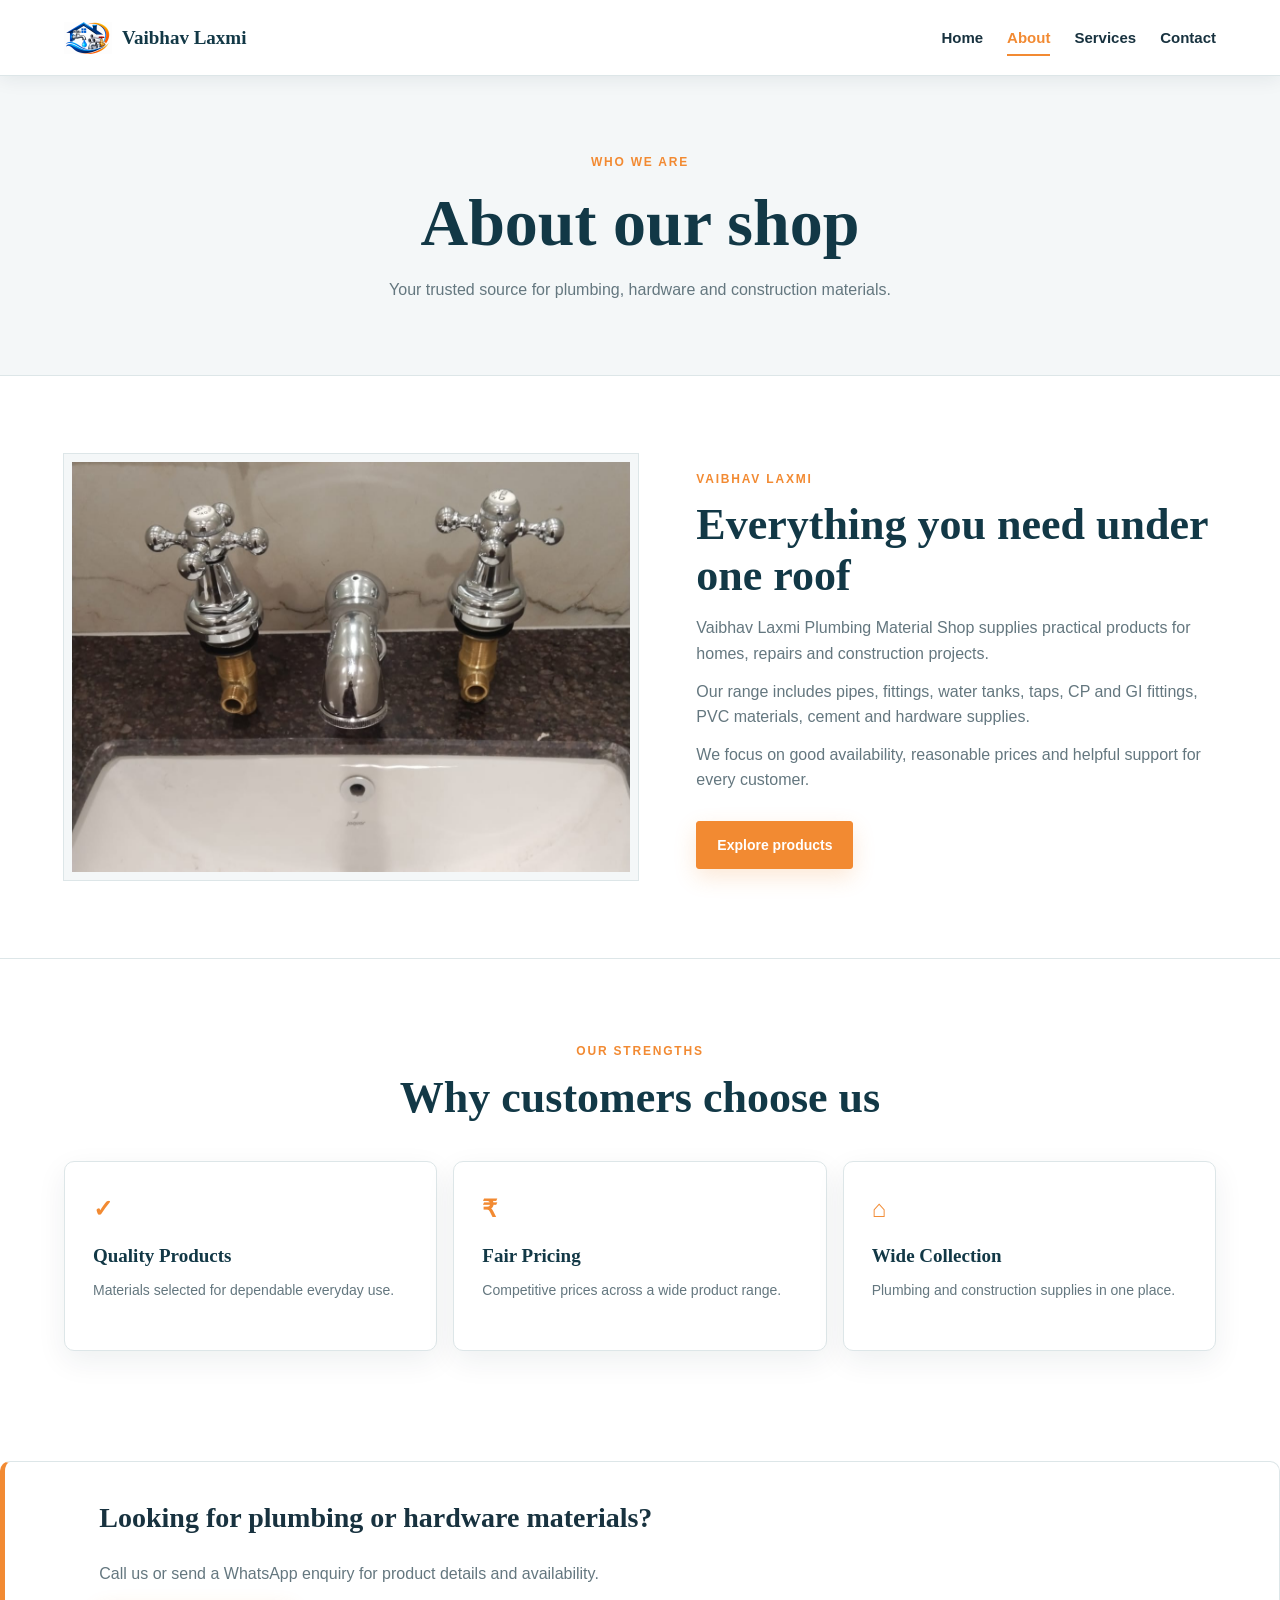
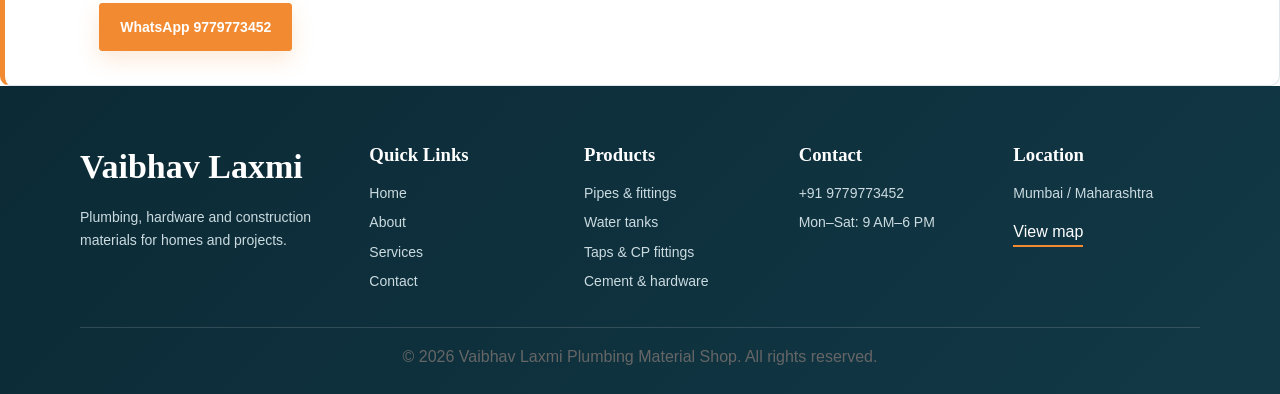
==== about.html @ b77ed748 "website updated" ====
<!DOCTYPE html>
<html lang="en">
<head>
    <meta charset="UTF-8">
    <meta name="viewport" content="width=device-width, initial-scale=1.0">
    <title>About Us | Vaibhav Laxmi Plumbing Shop</title>
    <link rel="stylesheet" href="style.css">
</head>
<body>
    <nav class="navbar">
        <a href="index.html" class="logo"><img src="logo.png" alt="Vaibhav Laxmi"><h1>Vaibhav Laxmi</h1></a>
        <button class="menu-btn" aria-label="Open menu" aria-expanded="false">☰</button>
        <ul class="nav-links">
            <li><a href="index.html">Home</a></li>
            <li><a class="active" href="about.html">About</a></li>
            <li><a href="services.html">Services</a></li>
            <li><a href="contact.html">Contact</a></li>
        </ul>
    </nav>

    <header class="page-hero">
        <div>
            <span class="eyebrow">Who we are</span>
            <h1>About our shop</h1>
            <p>Your trusted source for plumbing, hardware and construction materials.</p>
        </div>
    </header>

    <main>
        <section class="about section">
            <div class="container about-container">
                <div class="about-image reveal"><img src="image copy.png" alt="Quality taps and fittings"></div>
                <div class="about-content reveal">
                    <span class="section-tag">Vaibhav Laxmi</span>
                    <h2>Everything you need under one roof</h2>
                    <p>Vaibhav Laxmi Plumbing Material Shop supplies practical products for homes, repairs and construction projects.</p>
                    <p>Our range includes pipes, fittings, water tanks, taps, CP and GI fittings, PVC materials, cement and hardware supplies.</p>
                    <p>We focus on good availability, reasonable prices and helpful support for every customer.</p>
                    <a class="btn about-btn" href="services.html">Explore products</a>
                </div>
            </div>
        </section>

        <section class="highlights section">
            <div class="container">
                <div class="section-heading reveal"><span class="section-tag">Our strengths</span><h2>Why customers choose us</h2></div>
                <div class="highlight-grid">
                    <article class="highlight-card reveal"><span>✓</span><h3>Quality Products</h3><p>Materials selected for dependable everyday use.</p></article>
                    <article class="highlight-card reveal"><span>₹</span><h3>Fair Pricing</h3><p>Competitive prices across a wide product range.</p></article>
                    <article class="highlight-card reveal"><span>⌂</span><h3>Wide Collection</h3><p>Plumbing and construction supplies in one place.</p></article>
                </div>
            </div>
        </section>

        <section class="message">
            <div class="container">
                <h2>Looking for plumbing or hardware materials?</h2>
                <p>Call us or send a WhatsApp enquiry for product details and availability.</p>
                <a class="btn contact-btn" href="https://wa.me/919779773452" target="_blank" rel="noopener">WhatsApp 9779773452</a>
            </div>
        </section>
    </main>

    <footer class="main-footer">
        <div class="footer-container">
            <div class="footer-box"><h2>Vaibhav Laxmi</h2><p>Plumbing, hardware and construction materials for homes and projects.</p></div>
            <div class="footer-box"><h3>Quick Links</h3><ul><li><a href="index.html">Home</a></li><li><a href="about.html">About</a></li><li><a href="services.html">Services</a></li><li><a href="contact.html">Contact</a></li></ul></div>
            <div class="footer-box"><h3>Products</h3><ul><li>Pipes & fittings</li><li>Water tanks</li><li>Taps & CP fittings</li><li>Cement & hardware</li></ul></div>
            <div class="footer-box"><h3>Contact</h3><p><a href="tel:+919779773452">+91 9779773452</a></p><p>Mon–Sat: 9 AM–6 PM</p></div>
            <div class="footer-box"><h3>Location</h3><p>Mumbai / Maharashtra</p><a class="map-link" href="https://www.google.com/maps/search/?api=1&query=Vaibhav+Laxmi+Plumbing+Material+Shop+Mumbai" target="_blank" rel="noopener">View map</a></div>
        </div>
        <div class="footer-bottom"><p>© 2026 Vaibhav Laxmi Plumbing Material Shop. All rights reserved.</p></div>
    </footer>
    <script src="script.js"></script>
</body>
</html>
---- style.css ----
:root {
    --ink: #18323f;
    --navy: #123846;
    --navy-dark: #0b2a35;
    --green: #123846;
    --green-dark: #0b2a35;
    --copper: #f28a32;
    --orange: #f28a32;
    --paper: #f4f7f8;
    --white: #ffffff;
    --line: #dde6e8;
    --muted: #64777f;
}

* {
    box-sizing: border-box;
    margin: 0;
    padding: 0;
}

html {
    scroll-behavior: smooth;
}

body {
    background: var(--paper);
    color: var(--ink);
    font-family: Georgia, "Times New Roman", serif;
    line-height: 1.7;
}

img {
    max-width: 100%;
    display: block;
}

a {
    color: inherit;
}

.container {
    width: min(1120px, calc(100% - 40px));
    margin-inline: auto;
}

.navbar {
    min-height: 76px;
    display: flex;
    align-items: center;
    justify-content: space-between;
    padding: 12px 5%;
    background: rgba(247,245,239,.96);
    border-bottom: 1px solid var(--line);
    position: sticky;
    top: 0;
    z-index: 1000;
}

.logo {
    display: flex;
    align-items: center;
    gap: 10px;
    text-decoration: none;
}

.logo img {
    width: 48px;
    height: 48px;
    object-fit: contain;
}

.logo h1,
.logo span {
    color: var(--ink);
    font-family: Georgia, "Times New Roman", serif;
    font-size: 19px;
    line-height: 1.15;
}

.nav-links {
    display: flex;
    align-items: center;
    gap: 24px;
    list-style: none;
}

.nav-links a {
    padding: 8px 0;
    color: var(--ink);
    border-bottom: 2px solid transparent;
    text-decoration: none;
    font-family: Arial, sans-serif;
    font-size: 15px;
    font-weight: 700;
}

.nav-links a:hover,
.nav-links a.active {
    color: var(--copper);
    border-bottom-color: var(--copper);
}

.menu-btn {
    display: none;
    border: 0;
    background: transparent;
    color: var(--ink);
    font-size: 28px;
    cursor: pointer;
}

.hero {
    min-height: 520px;
    display: grid;
    grid-template-columns: 48% 52%;
    background: var(--white);
}

.hero-content {
    align-self: center;
    padding: 64px 8%;
}

.eyebrow,
.section-tag {
    color: var(--copper);
    font-family: Arial, sans-serif;
    font-size: 12px;
    font-weight: 800;
    letter-spacing: 1.8px;
    text-transform: uppercase;
}

.hero h1,
.page-hero h1 {
    max-width: 620px;
    color: var(--ink);
    font-size: clamp(42px, 5.3vw, 66px);
    line-height: 1.06;
    margin: 14px 0 20px;
}

.hero p {
    max-width: 520px;
    color: var(--muted);
    font-family: Arial, sans-serif;
    font-size: 17px;
}

.hero-actions {
    display: flex;
    flex-wrap: wrap;
    gap: 10px;
    margin-top: 28px;
}

.btn,
.about-btn,
.contact-btn,
.faq-contact a {
    display: inline-flex;
    align-items: center;
    justify-content: center;
    min-height: 48px;
    padding: 12px 20px;
    border: 1px solid var(--green);
    border-radius: 3px;
    background: var(--green);
    color: white;
    text-decoration: none;
    font-family: Arial, sans-serif;
    font-size: 14px;
    font-weight: 800;
    transition: .2s ease;
}

.btn:hover,
.about-btn:hover,
.contact-btn:hover,
.faq-contact a:hover {
    background: var(--green-dark);
    border-color: var(--green-dark);
}

.btn-outline {
    background: transparent;
    color: var(--ink);
    border-color: var(--line);
}

.btn-outline:hover {
    background: var(--paper);
    color: var(--ink);
}

.hero-image {
    min-height: 520px;
}

.hero-image img {
    width: 100%;
    height: 100%;
    object-fit: cover;
}

.section {
    padding: 78px 0;
}

.section-heading,
.why-heading,
.faq-heading {
    max-width: 720px;
    margin: 0 auto 38px;
    text-align: center;
}

.section-heading h2,
.why-heading h2,
.faq-heading h2,
.about-copy h2,
.about-content h2 {
    color: var(--ink);
    font-size: clamp(32px, 4vw, 44px);
    line-height: 1.15;
    margin: 10px 0 14px;
}

.section-heading p,
.why-heading p,
.faq-heading p,
.about-copy p,
.about-content p {
    color: var(--muted);
    font-family: Arial, sans-serif;
}

.about-shop,
.about {
    background: var(--white);
}

.about-shop-container,
.about-container {
    display: grid;
    grid-template-columns: 1.05fr .95fr;
    align-items: center;
    gap: 58px;
}

.about-shop-image,
.about-image {
    border: 8px solid var(--paper);
    outline: 1px solid var(--line);
}

.about-shop-image img,
.about-image img {
    width: 100%;
    height: 410px;
    object-fit: cover;
}

.about-copy p,
.about-content p {
    margin: 12px 0;
}

.about-btn {
    margin-top: 16px;
}

.products-section,
.products,
.why-choose-us,
.why,
.highlights,
.faq-section {
    border-top: 1px solid var(--line);
}

.products-section,
.faq-section {
    background: var(--paper);
}

.products-container,
.product-grid,
.service-grid {
    display: grid;
    grid-template-columns: repeat(3, 1fr);
    gap: 1px;
    background: var(--line);
    border: 1px solid var(--line);
}

.product-card,
.product-item,
.service-card {
    background: var(--white);
    overflow: hidden;
}

.product-image,
.card-image,
.product-item img {
    height: 220px;
    overflow: hidden;
    background: #ece9e1;
}

.product-image img,
.card-image img,
.product-item img {
    width: 100%;
    height: 100%;
    object-fit: cover;
}

.product-card h3,
.card-content h3,
.product-item h3 {
    color: var(--ink);
    font-size: 21px;
}

.product-card {
    padding-bottom: 24px;
}

.product-card h3,
.product-card p {
    margin-left: 22px;
    margin-right: 22px;
}

.product-card h3 {
    margin-top: 18px;
}

.product-card p,
.card-content p {
    color: var(--muted);
    font-family: Arial, sans-serif;
    font-size: 14px;
}

.product-item h3 {
    padding: 18px;
}

.products-contact,
.cta,
.message {
    margin-top: 32px;
    padding: 34px;
    border-left: 4px solid var(--copper);
    background: var(--white);
}

.products-contact h3,
.cta h2,
.message h2 {
    color: var(--ink);
    font-size: 28px;
}

.products-contact p,
.cta p,
.message p {
    color: var(--muted);
    font-family: Arial, sans-serif;
    margin: 7px 0 16px;
}

.why-choose-us,
.why,
.highlights {
    background: var(--white);
}

.why-container,
.why-grid,
.highlight-grid {
    display: grid;
    grid-template-columns: repeat(3, 1fr);
}

.why-card,
.highlight-card {
    min-height: 190px;
    padding: 28px;
    border-right: 1px solid var(--line);
    border-bottom: 1px solid var(--line);
}

.why-card:nth-child(3n),
.highlight-card:nth-child(3n) {
    border-right: 0;
}

.why-icon,
.icon,
.highlight-card span {
    display: block;
    color: var(--copper);
    font-family: Arial, sans-serif;
    font-size: 24px;
    font-weight: 800;
    margin-bottom: 12px;
}

.why-card h3,
.highlight-card h3 {
    color: var(--ink);
    font-size: 19px;
    margin-bottom: 8px;
}

.why-card p,
.highlight-card p {
    color: var(--muted);
    font-family: Arial, sans-serif;
    font-size: 14px;
}

.faq-heading h2 {
    color: var(--ink);
}

.faq-container {
    max-width: 820px;
    margin: auto;
}

.faq-item {
    border-top: 1px solid var(--line);
}

.faq-item:last-child {
    border-bottom: 1px solid var(--line);
}

.faq-item summary {
    padding: 18px 4px;
    color: var(--ink);
    font-family: Arial, sans-serif;
    font-weight: 800;
    cursor: pointer;
}

.faq-item p {
    padding: 0 4px 18px;
    color: var(--muted);
    font-family: Arial, sans-serif;
}

.faq-contact {
    text-align: center;
    margin-top: 28px;
}

.main-footer,
footer {
    background: var(--navy-dark);
    color: #eef5f6;
    padding: 54px 5% 24px;
}

.footer-container {
    display: grid;
    grid-template-columns: 1.4fr repeat(4, 1fr);
    gap: 28px;
    max-width: 1120px;
    margin: auto;
}

.footer-box h2,
.footer-box h3 {
    color: white;
    font-family: Georgia, "Times New Roman", serif;
    margin-bottom: 12px;
}

.footer-box ul {
    list-style: none;
}

.footer-box li,
.footer-box p {
    color: #d4ddd7;
    font-family: Arial, sans-serif;
    font-size: 14px;
    margin-bottom: 7px;
}

.footer-box a {
    color: #d4ddd7;
    text-decoration: none;
}

.footer-bottom,
footer > p {
    max-width: 1120px;
    margin: 28px auto 0;
    padding-top: 16px;
    border-top: 1px solid rgba(255,255,255,.18);
    text-align: center;
    font-family: Arial, sans-serif;
    font-size: 13px;
}

.map-link {
    display: inline-block;
    margin-top: 8px;
    color: white !important;
    border-bottom: 1px solid #d9aa84;
}

.page-hero {
    min-height: 300px;
    display: flex;
    align-items: center;
    justify-content: center;
    text-align: center;
    background: var(--white);
    border-bottom: 1px solid var(--line);
    padding: 58px 20px;
}

.page-hero h1 {
    color: var(--ink);
}

.page-hero p {
    color: var(--muted);
    font-family: Arial, sans-serif;
}

.filters {
    display: flex;
    justify-content: center;
    flex-wrap: wrap;
    gap: 8px;
    margin-bottom: 28px;
}

.filters button {
    padding: 9px 16px;
    border: 1px solid var(--line);
    border-radius: 3px;
    background: var(--white);
    color: var(--ink);
    font-family: Arial, sans-serif;
    font-weight: 800;
    cursor: pointer;
}

.filters button.active,
.filters button:hover {
    background: var(--green);
    color: white;
    border-color: var(--green);
}

.service-card.hide {
    display: none;
}

.card-image {
    position: relative;
}

.card-label {
    position: absolute;
    left: 12px;
    top: 12px;
    padding: 5px 9px;
    background: var(--white);
    color: var(--ink);
    font-family: Arial, sans-serif;
    font-size: 11px;
    font-weight: 800;
}

.card-content {
    padding: 20px;
}

.card-bottom {
    display: flex;
    justify-content: space-between;
    align-items: center;
    gap: 10px;
    margin-top: 16px;
}

.card-bottom span {
    color: var(--copper);
    font-family: Arial, sans-serif;
    font-size: 12px;
    font-weight: 800;
}

.card-bottom button {
    border: 1px solid var(--green);
    border-radius: 3px;
    background: var(--green);
    color: white;
    padding: 8px 12px;
    cursor: pointer;
}

.reveal {
    opacity: 0;
    transform: translateY(12px);
    transition: opacity .45s ease, transform .45s ease;
}

.reveal.visible {
    opacity: 1;
    transform: none;
}

@media (max-width: 900px) {
    .hero,
    .about-shop-container,
    .about-container {
        grid-template-columns: 1fr;
    }

    .hero-image {
        min-height: 380px;
    }

    .products-container,
    .product-grid,
    .service-grid,
    .footer-container {
        grid-template-columns: repeat(2, 1fr);
    }

    .why-container,
    .why-grid,
    .highlight-grid {
        grid-template-columns: repeat(2, 1fr);
    }

    .why-card:nth-child(3n),
    .highlight-card:nth-child(3n) {
        border-right: 1px solid var(--line);
    }
}

@media (max-width: 680px) {
    .navbar {
        min-height: 68px;
        padding: 10px 20px;
    }

    .logo img {
        width: 42px;
        height: 42px;
    }

    .logo h1,
    .logo span {
        max-width: 150px;
        font-size: 15px;
    }

    .menu-btn {
        display: block;
    }

    .nav-links {
        display: none;
        position: absolute;
        left: 0;
        right: 0;
        top: 68px;
        flex-direction: column;
        align-items: stretch;
        gap: 0;
        padding: 8px 20px 18px;
        background: var(--paper);
        border-bottom: 1px solid var(--line);
    }

    .nav-links.active {
        display: flex;
    }

    .nav-links a {
        display: block;
        padding: 12px 4px;
        border-bottom: 1px solid var(--line);
    }

    .hero-content {
        padding: 52px 20px;
    }

    .hero h1 {
        font-size: 40px;
    }

    .hero-image {
        min-height: 300px;
    }

    .container {
        width: calc(100% - 30px);
    }

    .section {
        padding: 58px 0;
    }

    .about-shop-image img,
    .about-image img {
        height: 280px;
    }

    .products-container,
    .product-grid,
    .service-grid,
    .why-container,
    .why-grid,
    .highlight-grid,
    .footer-container {
        grid-template-columns: 1fr;
    }

    .why-card,
    .highlight-card,
    .why-card:nth-child(3n),
    .highlight-card:nth-child(3n) {
        border-right: 0;
    }

    .products-contact,
    .cta,
    .message {
        padding: 26px 18px;
    }
}

/* Unified premium service theme */
body {
    background: #f4f7f8;
    color: var(--ink);
    font-family: Arial, Helvetica, sans-serif;
}

h1, h2, h3,
.logo h1,
.logo span,
.footer-box h2,
.footer-box h3 {
    font-family: Georgia, "Times New Roman", serif;
}

.navbar {
    background: rgba(255, 255, 255, .98);
    box-shadow: 0 3px 18px rgba(11, 42, 53, .08);
}

.logo h1,
.logo span {
    color: var(--navy);
}

.nav-links a {
    font-family: Arial, Helvetica, sans-serif;
}

.nav-links a:hover,
.nav-links a.active {
    color: var(--orange);
    border-bottom-color: var(--orange);
}

.hero {
    background: var(--navy);
}

.hero-content {
    position: relative;
    background: var(--navy);
}

.hero-content::before {
    content: "";
    position: absolute;
    width: 180px;
    height: 180px;
    right: -20px;
    bottom: -20px;
    border: 28px solid rgba(242, 138, 50, .12);
    border-radius: 50%;
}

.hero h1,
.hero p,
.hero .eyebrow {
    position: relative;
    z-index: 1;
}

.hero h1 {
    color: white;
}

.hero p {
    color: #d8e6e9;
}

.eyebrow,
.section-tag {
    color: var(--orange);
}

.btn,
.about-btn,
.contact-btn,
.faq-contact a,
.filters button.active,
.filters button:hover,
.card-bottom button,
.contact-form button {
    border-color: var(--orange) !important;
    background: var(--orange) !important;
    color: white !important;
    box-shadow: 0 8px 22px rgba(242, 138, 50, .20);
}

.btn:hover,
.about-btn:hover,
.contact-btn:hover,
.faq-contact a:hover,
.card-bottom button:hover,
.contact-form button:hover {
    border-color: #df741c !important;
    background: #df741c !important;
}

.btn-outline {
    background: transparent !important;
    border-color: rgba(255, 255, 255, .55) !important;
    color: white !important;
    box-shadow: none;
}

.btn-outline:hover {
    background: white !important;
    color: var(--navy) !important;
}

.section-heading h2,
.why-heading h2,
.faq-heading h2,
.about-copy h2,
.about-content h2,
.page-hero h1 {
    color: var(--navy);
}

.products-section,
.faq-section,
.page-hero {
    background: #f4f7f8;
}

.about-shop,
.about,
.why-choose-us,
.why,
.highlights,
.products-container,
.product-grid,
.service-grid {
    background: white;
}

.products-container,
.product-grid,
.service-grid {
    border: 0;
    gap: 20px;
    background: transparent;
}

.product-card,
.service-card,
.why-card,
.highlight-card,
.info-card,
.contact-info,
.contact-form {
    border: 1px solid var(--line);
    border-radius: 10px;
    box-shadow: 0 10px 30px rgba(11, 42, 53, .07);
}

.product-card,
.service-card {
    padding-bottom: 22px;
}

.product-image,
.card-image,
.product-item img {
    border-radius: 9px 9px 0 0;
}

.card-label {
    border-radius: 4px;
    background: var(--orange);
    color: white;
}

.why-container,
.why-grid,
.highlight-grid {
    gap: 16px;
    background: transparent;
}

.why-card,
.highlight-card {
    border: 1px solid var(--line) !important;
    background: white;
    border-radius: 10px;
}

.why-icon,
.icon,
.highlight-card span,
.card-bottom span {
    color: var(--orange);
}

.why-card h3,
.highlight-card h3,
.product-card h3,
.card-content h3,
.product-item h3 {
    color: var(--navy);
}

.products-contact,
.cta,
.message {
    border: 1px solid var(--line);
    border-left: 5px solid var(--orange);
    border-radius: 10px;
    background: white;
}

.faq-item {
    margin-bottom: 8px;
    border: 1px solid var(--line);
    border-radius: 8px;
    background: white;
}

.faq-item:last-child {
    border-bottom: 1px solid var(--line);
}

.faq-item summary {
    padding: 18px 20px;
    color: var(--navy);
}

.faq-item p {
    padding: 0 20px 18px;
}

.filters button {
    border-radius: 999px;
}

.main-footer,
footer {
    background: linear-gradient(135deg, var(--navy-dark), var(--navy));
    color: #edf5f6;
}

.footer-box h2,
.footer-box h3 {
    color: white;
}

.footer-box li,
.footer-box p,
.footer-box a {
    color: #cbdbe0;
}

.footer-box a:hover {
    color: var(--orange);
}

.footer-bottom,
footer > p {
    border-top-color: rgba(255, 255, 255, .14);
}

.map-link {
    color: white !important;
    border-bottom: 2px solid var(--orange);
}

@media (max-width: 900px) {
    .products-container,
    .product-grid,
    .service-grid,
    .footer-container {
        grid-template-columns: repeat(2, 1fr);
    }
}

@media (max-width: 680px) {
    .products-container,
    .product-grid,
    .service-grid,
    .why-container,
    .why-grid,
    .highlight-grid,
    .footer-container {
        grid-template-columns: 1fr;
    }

    .hero-content::before {
        display: none;
    }
}
* {
    margin: 0;
    padding: 0;
    box-sizing: border-box;
}

body {
    font-family: Arial, sans-serif;
    color: #222;
    background: #ffffff;
    line-height: 1.6;
}

.container {
    width: 90%;
    max-width: 1200px;
    margin: auto;
}

section {
    padding: 80px 0;
}

h1 {
    font-size: 48px;
    line-height: 1.2;
}

h2 {
    font-size: 34px;
    margin-bottom: 20px;
}

p {
    font-size: 16px;
    color: #666;
}

button {
    padding: 14px 28px;
    border: none;
    border-radius: 6px;
    cursor: pointer;
}
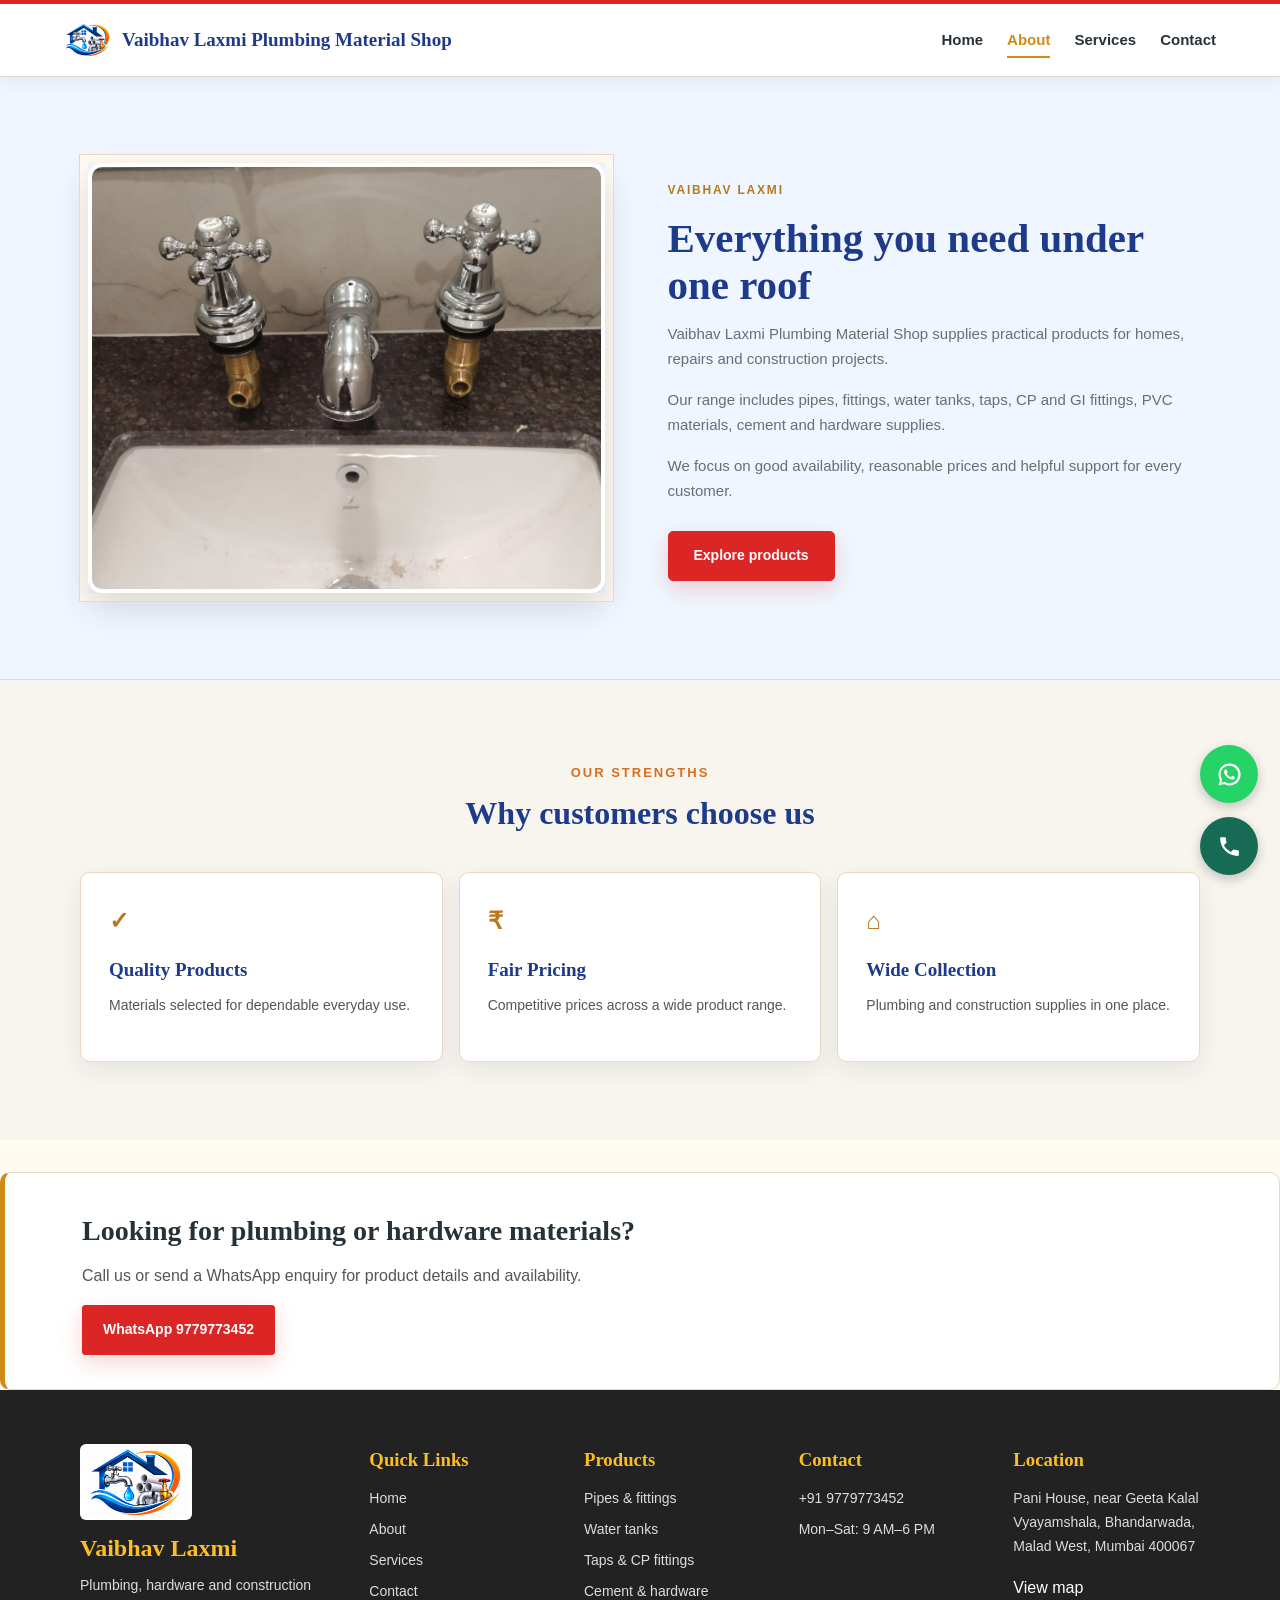
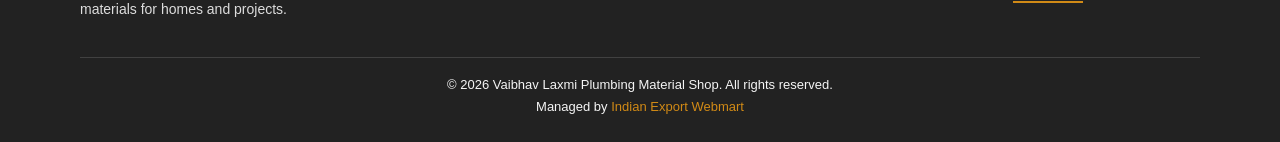
==== commit c4663c2f: "Updated website design" ====
--- a/about.html
+++ b/about.html
@@ -8,7 +8,7 @@
 </head>
 <body>
     <nav class="navbar">
-        <a href="index.html" class="logo"><img src="logo.png" alt="Vaibhav Laxmi"><h1>Vaibhav Laxmi</h1></a>
+        <a href="index.html" class="logo"><img src="logo.png" alt="Vaibhav Laxmi Plumbing Material Shop"><h1>Vaibhav Laxmi Plumbing Material Shop</h1></a>
         <button class="menu-btn" aria-label="Open menu" aria-expanded="false">☰</button>
         <ul class="nav-links">
             <li><a href="index.html">Home</a></li>
@@ -17,16 +17,7 @@
             <li><a href="contact.html">Contact</a></li>
         </ul>
     </nav>
-
-    <header class="page-hero">
-        <div>
-            <span class="eyebrow">Who we are</span>
-            <h1>About our shop</h1>
-            <p>Your trusted source for plumbing, hardware and construction materials.</p>
-        </div>
-    </header>
-
-    <main>
+<main>
         <section class="about section">
             <div class="container about-container">
                 <div class="about-image reveal"><img src="image copy.png" alt="Quality taps and fittings"></div>
@@ -63,14 +54,25 @@
 
     <footer class="main-footer">
         <div class="footer-container">
-            <div class="footer-box"><h2>Vaibhav Laxmi</h2><p>Plumbing, hardware and construction materials for homes and projects.</p></div>
+            <div class="footer-box"><img class="footer-logo" src="logo.png" alt="Vaibhav Laxmi Plumbing Material Shop logo"><h2>Vaibhav Laxmi</h2><p>Plumbing, hardware and construction materials for homes and projects.</p></div>
             <div class="footer-box"><h3>Quick Links</h3><ul><li><a href="index.html">Home</a></li><li><a href="about.html">About</a></li><li><a href="services.html">Services</a></li><li><a href="contact.html">Contact</a></li></ul></div>
             <div class="footer-box"><h3>Products</h3><ul><li>Pipes & fittings</li><li>Water tanks</li><li>Taps & CP fittings</li><li>Cement & hardware</li></ul></div>
             <div class="footer-box"><h3>Contact</h3><p><a href="tel:+919779773452">+91 9779773452</a></p><p>Mon–Sat: 9 AM–6 PM</p></div>
-            <div class="footer-box"><h3>Location</h3><p>Mumbai / Maharashtra</p><a class="map-link" href="https://www.google.com/maps/search/?api=1&query=Vaibhav+Laxmi+Plumbing+Material+Shop+Mumbai" target="_blank" rel="noopener">View map</a></div>
+            <div class="footer-box"><h3>Location</h3><p>Pani House, near Geeta Kalal Vyayamshala, Bhandarwada, Malad West, Mumbai 400067</p><a class="map-link" href="https://www.google.com/maps/search/?api=1&query=Pani+House%2C+near+Geeta+Kalal+Vyayamshala%2C+Bhandarwada%2C+Malad+West%2C+Mumbai+400067" target="_blank" rel="noopener">View map</a></div>
         </div>
-        <div class="footer-bottom"><p>© 2026 Vaibhav Laxmi Plumbing Material Shop. All rights reserved.</p></div>
+        <div class="footer-bottom">
+            <p>© 2026 Vaibhav Laxmi Plumbing Material Shop. All rights reserved.</p>
+            <p>Managed by <a href="https://indianexportwebmart.com/" target="_blank" rel="noopener noreferrer">Indian Export Webmart</a></p>
+        </div>
     </footer>
     <script src="script.js"></script>
+    <div class="floating-contact">
+        <a href="https://wa.me/919779773452" class="float-btn whatsapp-btn" target="_blank" rel="noopener noreferrer" aria-label="Chat on WhatsApp">
+            <svg viewBox="0 0 32 32" width="27" height="27" fill="currentColor"><path d="M16 3C8.83 3 3 8.83 3 16c0 2.3.61 4.55 1.77 6.53L3 29l6.65-1.74A13 13 0 1 0 16 3zm0 23.5c-1.94 0-3.85-.52-5.51-1.51l-.4-.24-3.95 1.03 1.05-3.85-.26-.42A10.48 10.48 0 1 1 16 26.5zm5.76-7.86c-.32-.16-1.89-.93-2.18-1.03-.29-.11-.5-.16-.71.16-.21.32-.82 1.03-1 1.24-.18.21-.37.24-.69.08-.32-.16-1.35-.5-2.57-1.59-.95-.85-1.59-1.9-1.77-2.22-.18-.32-.02-.49.14-.65.14-.14.32-.37.48-.56.16-.18.21-.32.32-.53.11-.21.05-.4-.03-.56-.08-.16-.71-1.72-.97-2.36-.25-.62-.51-.54-.71-.55h-.61c-.21 0-.55.08-.84.4-.29.32-1.1 1.08-1.1 2.64s1.13 3.06 1.29 3.27c.16.21 2.22 3.39 5.37 4.75.75.32 1.34.51 1.8.65.76.24 1.45.21 2 .13.61-.09 1.89-.77 2.15-1.51.27-.74.27-1.37.19-1.51-.08-.13-.29-.21-.61-.37z"/></svg>
+        </a>
+        <a href="tel:+919779773452" class="float-btn phone-btn" aria-label="Call us">
+            <svg viewBox="0 0 24 24" width="25" height="25" fill="currentColor"><path d="M6.62 10.79a15.05 15.05 0 0 0 6.59 6.59l2.2-2.2a1 1 0 0 1 1.01-.24c1.12.37 2.33.57 3.58.57a1 1 0 0 1 1 1V20a1 1 0 0 1-1 1C10.61 21 3 13.39 3 4a1 1 0 0 1 1-1h3.5a1 1 0 0 1 1 1c0 1.25.2 2.46.57 3.58a1 1 0 0 1-.25 1.01l-2.2 2.2z"/></svg>
+        </a>
+    </div>
 </body>
 </html>
--- a/style.css
+++ b/style.css
@@ -1,15 +1,15 @@
 :root {
-    --ink: #18323f;
-    --navy: #123846;
-    --navy-dark: #0b2a35;
-    --green: #123846;
-    --green-dark: #0b2a35;
-    --copper: #f28a32;
-    --orange: #f28a32;
-    --paper: #f4f7f8;
+    --ink: #263238;
+    --navy: #1e3a8a;
+    --navy-dark: #172554;
+    --green: #dc2626;
+    --green-dark: #991b1b;
+    --copper: #d18a16;
+    --orange: #d18a16;
+    --paper: #fffaf2;
     --white: #ffffff;
-    --line: #dde6e8;
-    --muted: #64777f;
+    --line: #ead8c5;
+    --muted: #555555;
 }
 
 * {
@@ -110,10 +110,13 @@
 }
 
 .hero {
+    width: 100%;
+    max-width: none;
+    height: 520px;
     min-height: 520px;
-    display: grid;
-    grid-template-columns: 48% 52%;
+    display: block;
     background: var(--white);
+    overflow: hidden;
 }
 
 .hero-content {
@@ -194,6 +197,7 @@
 }
 
 .hero-image {
+    height: 100%;
     min-height: 520px;
 }
 
@@ -475,11 +479,27 @@
     margin: auto;
 }
 
+.footer-logo {
+    display: block;
+    width: 112px;
+    height: 76px;
+    object-fit: contain;
+    padding: 5px;
+    margin-bottom: 14px;
+    background: white;
+    border-radius: 6px;
+}
+
 .footer-box h2,
 .footer-box h3 {
     color: white;
     font-family: Georgia, "Times New Roman", serif;
     margin-bottom: 12px;
+}
+
+.footer-box h2 {
+    font-size: 24px;
+    line-height: 1.2;
 }
 
 .footer-box ul {
@@ -510,6 +530,15 @@
     font-size: 13px;
 }
 
+.footer-bottom a {
+    color: var(--orange);
+    text-decoration: none;
+}
+
+.footer-bottom a:hover {
+    text-decoration: underline;
+}
+
 .map-link {
     display: inline-block;
     margin-top: 8px;
@@ -561,6 +590,32 @@
     background: var(--green);
     color: white;
     border-color: var(--green);
+}
+
+.catalog-intro {
+    max-width: 1000px;
+    margin: 0 auto 30px;
+    padding: 22px 26px;
+    border-left: 4px solid var(--orange);
+    border-radius: 8px;
+    background: #f4f7f8;
+}
+
+.catalog-intro h2 {
+    margin-bottom: 8px;
+    color: var(--navy);
+    font-size: 23px;
+}
+
+.catalog-intro p {
+    margin: 6px 0 0;
+    color: #52646d;
+    font-family: Arial, sans-serif;
+    line-height: 1.65;
+}
+
+.catalog-intro strong {
+    color: var(--navy);
 }
 
 .service-card.hide {
@@ -629,7 +684,12 @@
         grid-template-columns: 1fr;
     }
 
+    .hero {
+        height: 380px;
+    }
+
     .hero-image {
+        height: 100%;
         min-height: 380px;
     }
 
@@ -665,7 +725,7 @@
 
     .logo h1,
     .logo span {
-        max-width: 150px;
+        max-width: 190px;
         font-size: 15px;
     }
 
@@ -705,7 +765,12 @@
         font-size: 40px;
     }
 
+    .hero {
+        height: 300px;
+    }
+
     .hero-image {
+        height: 100%;
         min-height: 300px;
     }
 
@@ -1037,6 +1102,317 @@
         display: none;
     }
 }
+
+.intro-text {
+  padding: 45px 20px;
+  background: var(--white);
+}
+
+.intro-container {
+  max-width: 1100px;
+  margin: auto;
+  text-align: center;
+}
+
+.intro-container h2 {
+  max-width: 900px;
+  margin: 0 auto 15px;
+  color: var(--navy);
+  font-size: clamp(24px, 3vw, 34px);
+  line-height: 1.2;
+}
+
+.intro-container p {
+  color: var(--muted);
+  font-size: 15px;
+  line-height: 1.8;
+}
+
+.intro-actions {
+  display: flex;
+  justify-content: center;
+  margin-top: 20px;
+}
+
+.intro-services {
+  font-weight: 600;
+  color: var(--navy) !important;
+}
+
+@media (max-width: 600px) {
+  .intro-container h2 {
+    font-size: 23px;
+  }
+}
+
+.about-section {
+  padding: 64px 5%;
+  background: #f4f7f8;
+}
+
+.about-container {
+  max-width: 1120px;
+  margin: auto;
+  display: grid;
+  grid-template-columns: minmax(0, 1.05fr) minmax(0, .95fr);
+  align-items: center;
+  gap: clamp(32px, 5vw, 60px);
+}
+
+.about-section .about-image {
+  border: 0;
+  outline: 0;
+}
+
+.about-image img {
+  width: 100%;
+  height: 390px;
+  object-fit: cover;
+  object-position: center 55%;
+  border-radius: 12px;
+  box-shadow: 0 14px 34px rgba(11, 42, 53, .14);
+}
+
+.about-content .about-tag {
+  color: var(--orange);
+  font-weight: bold;
+  letter-spacing: 2px;
+}
+
+.about-content h2 {
+  font-size: clamp(32px, 3.2vw, 42px);
+  color: var(--navy);
+  line-height: 1.15;
+  margin: 12px 0;
+}
+
+.about-content h3 {
+  font-size: 22px;
+  color: var(--orange);
+  line-height: 1.3;
+  margin-bottom: 14px;
+}
+
+.about-content p {
+  font-size: 16px;
+  color: var(--muted);
+  line-height: 1.7;
+  margin: 12px 0;
+}
+
+.about-content ul {
+  list-style: none;
+  margin: 18px 0;
+}
+
+.about-content li {
+  margin-bottom: 8px;
+  color: var(--ink);
+}
+
+.about-section .about-btn {
+  display: inline-flex;
+  align-items: center;
+  padding: 12px 24px;
+  margin-top: 8px;
+  background: var(--orange);
+  color: white;
+  text-decoration: none;
+  border-radius: 4px;
+  font-family: Arial, sans-serif;
+  font-weight: 700;
+  transition: 0.3s;
+}
+
+.about-section .about-btn:hover {
+  background: var(--navy-dark);
+}
+
+@media (max-width: 900px) {
+  .about-container {
+    grid-template-columns: 1fr;
+    gap: 32px;
+  }
+
+  .about-image img {
+    height: 360px;
+  }
+}
+
+@media (max-width: 768px) {
+  .about-section {
+    padding: 48px 20px;
+  }
+
+  .about-image img {
+    height: 280px;
+  }
+}
+
+@media (max-width: 680px) {
+  .products-container,
+  .product-grid {
+    grid-template-columns: repeat(3, minmax(0, 1fr));
+    gap: 10px;
+  }
+
+  .product-card {
+    padding-bottom: 12px;
+  }
+
+  .product-image {
+    height: 100px;
+  }
+
+  .product-card h3 {
+    margin: 10px 8px 5px;
+    font-size: 13px;
+    line-height: 1.3;
+  }
+
+  .product-card p {
+    margin: 0 8px;
+    font-size: 11px;
+    line-height: 1.4;
+  }
+}
+
+@media (max-width: 380px) {
+  .products-container,
+  .product-grid {
+    gap: 7px;
+  }
+
+  .product-image {
+    height: 82px;
+  }
+}
+
+.products-section .section-heading {
+  max-width: 860px;
+  margin-bottom: 40px;
+}
+
+.products-section .section-tag {
+  display: inline-block;
+  padding: 5px 13px;
+  border-radius: 999px;
+  background: rgba(242, 138, 50, .12);
+  letter-spacing: 1.6px;
+}
+
+.products-section .section-heading h2 {
+  margin: 16px 0 12px;
+  color: var(--navy);
+  font-size: clamp(34px, 5vw, 56px);
+  line-height: 1.12;
+  letter-spacing: -.025em;
+}
+
+.products-section .heading-accent {
+  color: var(--orange);
+  font-size: 1em;
+  font-weight: 800;
+}
+
+.products-section .section-heading p {
+  max-width: 680px;
+  margin: 0 auto;
+  color: #52646d;
+  font-size: 16px;
+  line-height: 1.65;
+}
+
+.products-section .section-heading::after {
+  content: "";
+  display: block;
+  width: 46px;
+  height: 3px;
+  margin: 18px auto 0;
+  border-radius: 999px;
+  background: var(--orange);
+}
+
+.why-choose-us {
+  background: linear-gradient(135deg, #f5f8f9, #eaf1f3);
+}
+
+.why-choose-us .why-heading {
+  max-width: 860px;
+  margin-bottom: 38px;
+}
+
+.why-choose-us .section-tag {
+  display: inline-block;
+  padding: 6px 14px;
+  border-radius: 999px;
+  background: rgba(242, 138, 50, .12);
+  color: #c65e10;
+}
+
+.why-choose-us .why-heading h2 {
+  max-width: 820px;
+  margin: 14px auto 0;
+  color: var(--navy);
+  font-size: clamp(30px, 4vw, 46px);
+  line-height: 1.12;
+}
+
+.why-choose-us .why-accent {
+  color: var(--orange);
+}
+
+.why-choose-us .why-container {
+  gap: 18px;
+}
+
+.why-choose-us .why-card {
+  min-height: 200px;
+  padding: 26px 24px;
+  border-color: #d7e2e6 !important;
+  border-radius: 14px;
+  background: #fff;
+  box-shadow: 0 10px 26px rgba(11, 42, 53, .07);
+  transition: transform .2s ease, box-shadow .2s ease;
+}
+
+.why-choose-us .why-card:hover {
+  transform: translateY(-4px);
+  box-shadow: 0 14px 30px rgba(11, 42, 53, .12);
+}
+
+.why-choose-us .why-icon {
+  display: grid;
+  width: 46px;
+  height: 46px;
+  place-items: center;
+  margin-bottom: 16px;
+  border-radius: 13px;
+  background: #fff0e3;
+  color: #d86f1d;
+  font-size: 23px;
+}
+
+.why-choose-us .why-card h3 {
+  margin-bottom: 8px;
+  color: var(--navy);
+  font-size: 19px;
+}
+
+.why-choose-us .why-card p {
+  color: #5e6f77;
+  line-height: 1.6;
+}
+.contact-hero {
+  background:
+    url("contact image.png") center / cover no-repeat;
+}
+
+.contact-hero h1,
+.contact-hero p {
+  color: white;
+}
+
 * {
     margin: 0;
     padding: 0;
@@ -1045,39 +1421,588 @@
 
 body {
     font-family: Arial, sans-serif;
-    color: #222;
+    color: #263238;
     background: #ffffff;
-    line-height: 1.6;
-}
-
-.container {
-    width: 90%;
+    line-height: 1.7;
+}
+
+.about-section {
+    padding: 75px 8%;
+    background: #e8f2f5;
+}
+
+.about-container {
     max-width: 1200px;
     margin: auto;
-}
-
-section {
-    padding: 80px 0;
-}
-
-h1 {
-    font-size: 48px;
-    line-height: 1.2;
-}
-
-h2 {
-    font-size: 34px;
-    margin-bottom: 20px;
-}
-
-p {
-    font-size: 16px;
-    color: #666;
-}
-
-button {
-    padding: 14px 28px;
-    border: none;
+    display: grid;
+    grid-template-columns: 1fr 1fr;
+    gap: 55px;
+    align-items: center;
+}
+
+.about-image {
+    position: relative;
+}
+
+.about-image img {
+    width: 100%;
+    height: 420px;
+    object-fit: cover;
+    border-radius: 12px;
+}
+
+.image-label {
+    position: absolute;
+    bottom: 20px;
+    left: 20px;
+    background: white;
+    padding: 12px 20px;
     border-radius: 6px;
-    cursor: pointer;
-}+    font-weight: 600;
+    color: #d86f1d;
+}
+
+.small-heading,
+.section-heading span,
+.location-section span {
+    color: #d86f1d;
+    font-size: 13px;
+    font-weight: bold;
+    letter-spacing: 2px;
+}
+
+.about-content h1 {
+    font-size: 38px;
+    line-height: 1.3;
+    margin: 15px 0 20px;
+}
+
+.about-content h1 span {
+    color: #d86f1d;
+}
+
+.about-content p {
+    font-size: 15px;
+    color: #65716e;
+    margin-bottom: 15px;
+}
+
+.about-btn,
+.location-btn {
+    display: inline-block;
+    background: #d86f1d;
+    color: white;
+    padding: 12px 25px;
+    text-decoration: none;
+    border-radius: 5px;
+    margin-top: 12px;
+    font-weight: 600;
+}
+
+.products-section {
+    padding: 75px 8%;
+}
+
+.section-heading {
+    text-align: center;
+    margin-bottom: 40px;
+}
+
+.section-heading h2 {
+    font-size: 32px;
+    margin: 10px 0;
+}
+
+.section-heading p {
+    color: #d86f1d;
+}
+
+.products-grid {
+    max-width: 1200px;
+    margin: auto;
+    display: grid;
+    grid-template-columns: repeat(3, 1fr);
+    gap: 22px;
+}
+
+.product-card {
+    padding: 25px;
+    background: #f7faf9;
+    border: 1px solid #e8efeb;
+    border-radius: 9px;
+    transition: 0.3s;
+}
+
+.product-card:hover {
+    transform: translateY(-5px);
+    border-color: #16866a;
+}
+
+.product-card h3 {
+    font-size: 18px;
+    margin-bottom: 9px;
+    color: #176b55;
+}
+
+.product-card p {
+    color: #697670;
+    font-size: 14px;
+}
+
+.location-section {
+    background: #eaf5f0;
+    padding: 45px 8%;
+    display: flex;
+    align-items: center;
+    justify-content: space-between;
+    gap: 25px;
+}
+
+.location-section h2 {
+    font-size: 27px;
+    margin: 10px 0;
+}
+
+.location-section p {
+    color: #65716e;
+}
+
+.location-btn {
+    white-space: nowrap;
+    margin: 0;
+}
+
+@media (max-width: 768px) {
+
+    .about-section,
+    .products-section {
+        padding: 45px 5%;
+    }
+
+    .about-container {
+        grid-template-columns: 1fr;
+        gap: 30px;
+    }
+
+    .about-image img {
+        height: 280px;
+    }
+
+    .about-content h1 {
+        font-size: 30px;
+    }
+
+    .products-grid {
+        grid-template-columns: 1fr;
+    }
+
+    .section-heading h2 {
+        font-size: 26px;
+    }
+
+    .location-section {
+        flex-direction: column;
+        align-items: flex-start;
+        padding: 35px 5%;
+    }
+
+    .location-section h2 {
+        font-size: 23px;
+    }
+}
+
+/* Floating Contact Buttons */
+
+.floating-contact {
+    position: fixed !important;
+    left: auto !important;
+    right: 22px !important;
+    top: auto !important;
+    bottom: 25px !important;
+    z-index: 2147483647 !important;
+    width: 58px;
+    pointer-events: none;
+    display: flex !important;
+    flex-direction: column;
+    gap: 14px;
+    margin: 0 !important;
+    transform: none !important;
+}
+
+.float-btn {
+    width: 58px;
+    height: 58px;
+    flex: 0 0 58px;
+    display: flex;
+    align-items: center;
+    justify-content: center;
+    color: white;
+    border-radius: 50%;
+    text-decoration: none;
+    pointer-events: auto;
+    box-shadow: 0 4px 12px rgba(0,0,0,0.22);
+    transition: transform 0.3s ease,
+                box-shadow 0.3s ease;
+}
+
+.float-btn svg {
+    display: block;
+    flex-shrink: 0;
+}
+
+.float-btn:hover {
+    transform: scale(1.12);
+    box-shadow: 0 6px 16px rgba(0,0,0,0.3);
+}
+
+/* WhatsApp Green */
+
+.whatsapp-btn {
+    background: #25D366;
+}
+
+/* Phone Dark Green */
+
+.phone-btn {
+    background: #176B55;
+}
+
+/* Mobile Responsive */
+
+@media (max-width: 600px) {
+
+    .floating-contact {
+        left: auto !important;
+        right: 15px !important;
+        top: auto !important;
+        bottom: 20px !important;
+        gap: 12px;
+        width: 50px;
+    }
+
+    .float-btn {
+        width: 50px;
+        height: 50px;
+        flex-basis: 50px;
+    }
+}
+
+@media (max-width: 960px) {
+    .navbar {
+        min-height: 68px;
+        gap: 12px;
+        padding: 10px clamp(16px, 4vw, 28px);
+    }
+
+    .logo {
+        min-width: 0;
+        gap: 8px;
+    }
+
+    .logo img {
+        flex: 0 0 42px;
+        width: 42px;
+        height: 42px;
+    }
+
+    .logo h1 {
+        max-width: min(42vw, 300px);
+        font-size: clamp(15px, 2.2vw, 18px);
+        overflow-wrap: anywhere;
+    }
+
+    .menu-btn {
+        display: block;
+        flex: 0 0 auto;
+    }
+
+    .nav-links {
+        display: none;
+        position: absolute;
+        top: 100%;
+        left: 0;
+        right: 0;
+        flex-direction: column;
+        align-items: stretch;
+        gap: 0;
+        padding: 8px 20px 18px;
+        background: var(--paper);
+        border-bottom: 1px solid var(--line);
+    }
+
+    .nav-links.active {
+        display: flex;
+    }
+
+    .nav-links a {
+        display: block;
+        padding: 12px 4px;
+        border-bottom: 1px solid var(--line);
+    }
+}
+
+@media (max-width: 680px) {
+    .navbar {
+        padding: 10px 20px;
+    }
+
+    .logo h1 {
+        max-width: 190px;
+        font-size: 15px;
+    }
+
+    .products-container,
+    .product-grid {
+        grid-template-columns: repeat(2, minmax(0, 1fr));
+        gap: 12px;
+    }
+
+    .product-card {
+        padding-bottom: 16px;
+    }
+
+    .product-image {
+        height: clamp(110px, 32vw, 180px);
+    }
+
+    .product-card h3 {
+        margin: 12px 12px 6px;
+        font-size: clamp(14px, 4vw, 18px);
+    }
+
+    .product-card p {
+        margin: 0 12px;
+        font-size: 13px;
+    }
+}
+
+@media (max-width: 380px) {
+    .contact-info,
+    .contact-form {
+        padding: 20px;
+    }
+
+    .products-container,
+    .product-grid {
+        grid-template-columns: 1fr;
+    }
+
+    .product-image {
+        height: 180px;
+    }
+}
+
+/* Warm red, gold and blue palette inspired by the reference site */
+body {
+    background: #fffaf2;
+    color: var(--ink);
+}
+
+.navbar {
+    background: rgba(255, 255, 255, .98);
+    border-top: 4px solid #dc2626;
+    box-shadow: 0 3px 18px rgba(31, 41, 55, .08);
+}
+
+.hero {
+    height: auto;
+    min-height: 0;
+    max-height: none;
+    background: #eff6ff;
+}
+
+.hero-image {
+    height: auto;
+    min-height: 0;
+    max-height: none;
+}
+
+.hero-image img {
+    width: 100%;
+    height: auto;
+    max-height: none;
+    object-fit: contain;
+}
+
+.intro-text,
+.products-contact,
+.message,
+.cta {
+    background: #fffaf2;
+}
+
+.about-section,
+.about.section,
+.services.section,
+.page-hero:not(.contact-hero) {
+    background: #eff6ff;
+}
+
+.products-section,
+.faq-section,
+.catalog-intro {
+    background: #fffaf2;
+}
+
+.why-choose-us,
+.highlights.section {
+    background: #f8f5ef;
+}
+
+.product-card,
+.service-card,
+.why-card,
+.highlight-card,
+.info-card,
+.contact-info,
+.contact-form,
+.faq-item {
+    background: #ffffff;
+    border-color: #ead8c5;
+    box-shadow: 0 8px 24px rgba(31, 41, 55, .08);
+}
+
+.about-image img {
+    height: clamp(280px, 35vw, 430px);
+    object-fit: cover;
+    object-position: center 55%;
+    border: 4px solid #ffffff;
+    border-radius: 14px;
+    box-shadow: 0 14px 34px rgba(31, 41, 55, .16);
+}
+
+.product-image {
+    background: #fffaf2;
+}
+
+.product-image img,
+.card-image img,
+.product-item img {
+    object-fit: contain;
+}
+
+.section-heading h2,
+.why-heading h2,
+.faq-heading h2,
+.about-copy h2,
+.about-content h2,
+.page-hero h1,
+.product-card h3,
+.service-card h3,
+.why-card h3,
+.highlight-card h3 {
+    color: #1e3a8a;
+}
+
+.section-tag,
+.eyebrow,
+.about-tag,
+.about-content h3,
+.heading-accent,
+.why-accent,
+.why-icon,
+.icon,
+.highlight-card span,
+.card-bottom span {
+    color: #b7791f;
+}
+
+.btn,
+.about-btn,
+.contact-btn,
+.faq-contact a,
+.filters button.active,
+.filters button:hover,
+.card-bottom button,
+.contact-form button {
+    border-color: #dc2626 !important;
+    background: #dc2626 !important;
+    color: #ffffff !important;
+    box-shadow: 0 8px 22px rgba(220, 38, 38, .2);
+}
+
+.btn:hover,
+.about-btn:hover,
+.contact-btn:hover,
+.faq-contact a:hover,
+.card-bottom button:hover,
+.contact-form button:hover {
+    border-color: #991b1b !important;
+    background: #991b1b !important;
+}
+
+.btn-outline {
+    background: transparent !important;
+    border-color: rgba(255, 255, 255, .65) !important;
+    color: #ffffff !important;
+    box-shadow: none;
+}
+
+.btn-outline:hover {
+    background: #ffffff !important;
+    color: #1e3a8a !important;
+}
+
+.card-label {
+    background: #dc2626;
+    color: #ffffff;
+}
+
+.products-contact,
+.cta,
+.message {
+    border: 1px solid #ead8c5;
+    border-left: 5px solid #d18a16;
+    border-radius: 10px;
+    background: #ffffff;
+}
+
+.contact-layout .contact-info {
+    background: #eff6ff;
+}
+
+.contact-layout .contact-form {
+    background: #fffaf2;
+}
+
+.contact-layout .info-card {
+    background: #ffffff;
+}
+
+.contact-layout .contact-form input,
+.contact-layout .contact-form select,
+.contact-layout .contact-form textarea {
+    background: #ffffff;
+    border-color: #ead8c5;
+}
+
+.nav-links {
+    background: #ffffff;
+}
+
+.page-hero.contact-hero {
+    background:
+        linear-gradient(120deg, rgba(139, 30, 30, .82), rgba(30, 58, 138, .62)),
+        url("contact image.png") center / cover no-repeat;
+}
+
+.main-footer,
+footer {
+    background: #222222;
+    color: #f5f5f5;
+}
+
+.footer-box h2,
+.footer-box h3 {
+    color: #fbbf24;
+}
+
+.footer-box li,
+.footer-box p,
+.footer-box a {
+    color: #dddddd;
+}
+
+.footer-box a:hover {
+    color: #fbbf24;
+}
